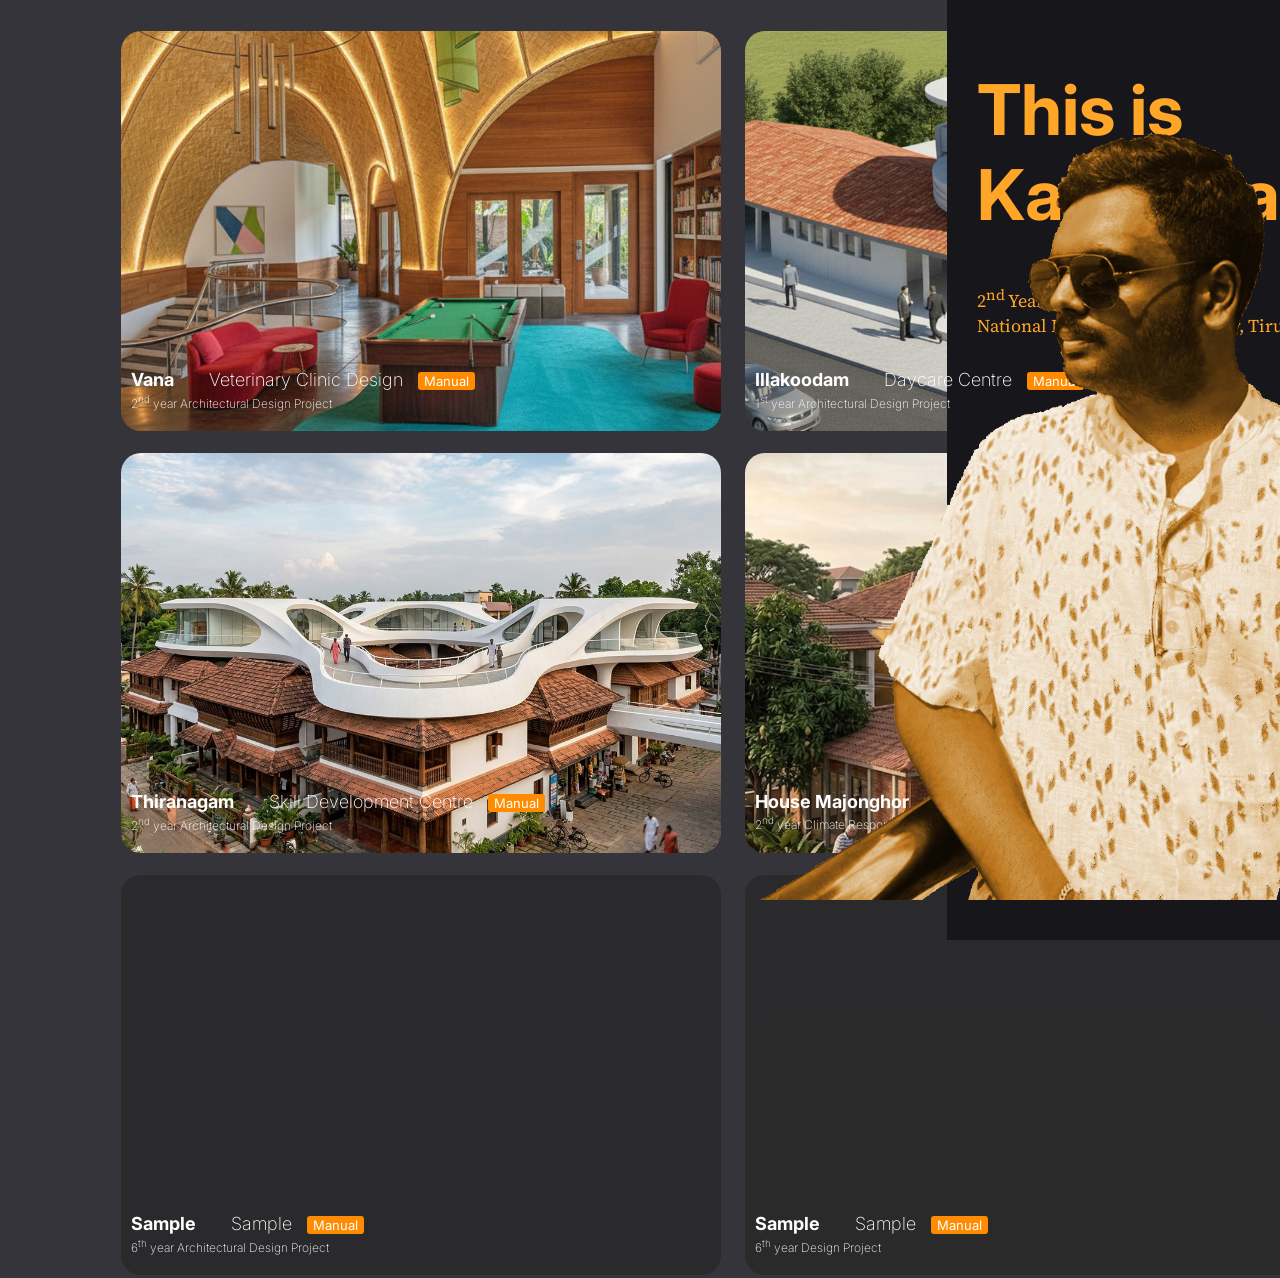
==== index.html @ 60d5720e "Rename about.html to index.html" ====
<!DOCTYPE html>
<html>
    <head>
        <title>Kavipriyan K</title>
        <link rel="stylesheet" href="styles.css">
    </head>
    <body>
        <!--div id="bottom-bar">
            <img src="Images/Kavipriyan Logo Transparent.png" 
            style="width: 200px; height: 200px; position: relative; bottom: 10px;">
            <span style="margin-left: 10px">
                <a href="about.html">About Me</a>
                <a href="about.html">Works</a>
                <a href="about.html">Let Me Know</a>
            </span>
        </div-->
        
        <div id="side-bar">
            <h1>This is Kavipriyan K</h1>
            2<sup>nd</sup> Year Architecture Student<br>
            National Institute of Technology, Tiruchirappalli
        </div>

        <div id="about-content">

        </div>

        <!--div id="works">
            <div class="display" id="aaruthal" style="display: block;">
                <h1 style="font-weight: 300; line-height: 8px;">Aaruthal</h1>
                Ministers' Residence
                <img src="Portfolio/Vana/1.jpeg" style="position: fixed; top: 180px; height: 800px;">
            </div>
        </div-->

        <!--div class="work-card" id="vana-clinic" 
            data-title = "Vana, Veterinary Clinic Design" 
            data-images = '["1.jpg", "2.jpg", "3.jpg"]'>

            <img src="thumb.jpg" alt="Vana Project">
            <h3>Vana Clinic</h3>
        </div-->

        <div id="gallery-overlay" class="overlay">
            <div class="overlay-header">
                <h2 id="project-title"></h2>
                <p id="project-cap"></p>
                <button id="close-gallery">&times;</button>
            </div>
            
            <button class="nav-btn prev-btn" id="prev-btn">&#10094;</button>
            <div class="image-container">
                <img id="gallery-img" src="" alt="Gallery Image" style="border-radius: 10px">
            </div>
            <button class="nav-btn next-btn" id="next-btn">&#10095;</button>
        </div>

        <div id="works-content">
            <table>
                <tr>
                    <td>
                        <div class="work-card" id="vana-clinic"
                            data-title = "Vana" 
                            data-sub = "Veterinary Clinic"
                            data-images = '["Vana", 3]'>    
                            <p>
                                <b>Vana</b> &nbsp; &nbsp; &nbsp; Veterinary Clinic Design &nbsp; <button>Manual</button><br>
                                <span class="caption">2<sup>nd</sup> year Architectural Design Project</span>
                            </p>
                        </div>
                    </td>
                    <td>
                        <div class="work-card" id="daycare"
                            data-title = "Illakoodam" 
                            data-sub = "Daycare Centre"
                            data-images = '["Daycare", 5]'>    
                            <p>
                                <b>Illakoodam</b> &nbsp; &nbsp; &nbsp; Daycare Centre &nbsp; <button>Manual</button><br>
                                <span class="caption">1<sup>st</sup> year Architectural Design Project</span>
                            </p>
                        </div>
                    </td>
                </tr>
                <tr>
                    <td>
                        <div class="work-card" id="thiranagam" onClick="Open('thiranagam')"
                            data-title = "Thiranagam" 
                            data-sub = "Skill Development Centre"
                            data-images = '["Thiranagam", 3]'> 
                            <p>
                                <b>Thiranagam</b> &nbsp; &nbsp; &nbsp; Skill Development Centre &nbsp; <button>Manual</button><br>
                                <span class="caption">2<sup>nd</sup> year Architectural Design Project</span>
                            </p>
                        </div>
                    </td>
                    <td>
                        <div class="work-card" id="majonghor"
                            data-title = "House Majonghor" 
                            data-sub = "Climate Responsive House"
                            data-images = '["Majonghor", 8]'>    
                            <p>
                                <b>House Majonghor</b> &nbsp; &nbsp; &nbsp; Climate Responsive House<br>
                                <span class="caption">2<sup>nd</sup> year Climate ResponsiveDesign Project</span>
                            </p>
                        </div>
                    </td>
                </tr>
                <tr>
                    <td>
                        <div class="work-card" id="s1"
                            data-title = "Vana" 
                            data-sub = "Veterinary Clinic"
                            data-images = '["Vana", 3]'>    
                            <p>
                                <b>Sample</b> &nbsp; &nbsp; &nbsp; Sample &nbsp; <button>Manual</button><br>
                                <span class="caption">6<sup>th</sup> year Architectural Design Project</span>
                            </p>
                        </div>
                    </td>
                    <td>
                        <div class="work-card" id="s1"
                            data-title = "Illakoodam" 
                            data-sub = "Daycare Centre"
                            data-images = '["Daycare", 5]'>    
                            <p>
                                <b>Sample</b> &nbsp; &nbsp; &nbsp; Sample &nbsp; <button>Manual</button><br>
                                <span class="caption">6<sup>th</sup> year Design Project</span>
                            </p>
                        </div>
                    </td>
                </tr>
            </table>
        </div>

        <div id="contacts-content">

        </div>

        <img src="Images/Kavipriyan Portfolio pic.png"
            style="height: 820px; position: fixed; right: -80px; bottom: 0px;">

        <script src="script.js"></script>
    </body>
</html>
---- styles.css ----
@import url('https://fonts.googleapis.com/css2?family=Inter:ital,opsz,wght@0,14..32,100..900;1,14..32,100..900&family=Source+Serif+4:ital,opsz,wght@0,8..60,200..900;1,8..60,200..900&display=swap');

body {
    background-color: #35343a;
    user-select: none;
}

#bottom-bar {
    background-image: linear-gradient(to bottom, rgba(255, 255, 255, 0) 5%, #bdbfce 30%);
    /*border: 1px solid black;*/

    position: fixed;
    margin: 0px -8px -8px -8px;
    bottom: 0px; 
    width: 100%;
}

#bottom-bar a {
    margin: 0px 30px 0px 30px;
    background: none;
    border: none;

    position: relative;
    top: -70px;

    font-family: "Inter", Arial;
    font-size: 18px;
    text-decoration: none;
    color: black;
    transition-duration: 0.5s;
}

#bottom-bar a:hover {
    cursor: pointer;
    letter-spacing: 5px;
}

#side-bar {
    background-color: #17161b;
    height: 100%; 
    width: 480px;

    position: fixed; 
    left: 74%; 
    top: 0px;

    margin: 0px;
    padding: 20px 30px;
    
    color: rgb(255, 166, 41);

    font-family: "Source Serif 4";
    font-size: 18px;
}

#side-bar h1 {
    font-family: "Inter";
    font-size: 70px;
    word-wrap: normal;
}

#works-content {
    width: 1000px; 
    height: 1000px;

    margin: 10px 100px;
}

#works-content button {
    border: none;
    background-color: rgba(255, 140, 0);
    border-radius: 3px;
    color: white;

    font-family: "Inter";
    font-weight: 400;
    font-size: 13px;

}

#works-content #vana-clinic {
    background-image: url("Images/Aaruthal\ Render.png");
    background-size: 150%;
    background-position: -150px -300px;
    height: 400px;
    width: 600px;
}

#works-content #daycare {
    background-image: url("Images/Daycare\ Render.png");
    background-size: 170%;
    background-position: -200px 0px;
    height: 400px;
    width: 600px;
}

#works-content #majonghor {
    background-image: url("Images/House Majonghor Render.png");
    background-size: 140%;
    background-position: -130px 0px;
    height: 400px;
    width: 600px;
}

#works-content #thiranagam {
    background-image: url("Images/Thiranagam Render.png");
    background-size: 140%;
    background-position: -130px 0px;
    height: 400px;
    width: 600px;
}

#works-content #s1 {
    background-color: rgba(39, 39, 39, 0.8);
    background-size: 140%;
    background-position: -130px 0px;
    height: 400px;
    width: 600px;
}

.work-card {
    font-family: "Inter";
    font-weight: 200;
    font-size: 18px;
    color: white;
    margin: 0px 10px;

    border-radius: 20px;
}

.work-card p {
    position: relative;
    top: 340px;
    left: 10px;
    line-height: 18px; 
}

.work-card b {
    font-weight: 700;
}

.work-card .caption {
    font-size: 12px;
}

.work-card:hover {
    box-shadow: 0px 0px 10px 10px rgba(255, 140, 0, 0.3);
    cursor: pointer;
    transition-duration: 0.3s;
}

#works {
    position: fixed;
    z-index: 10;

    width: 100%;
    height: 100%;
    margin: -10px -8px;
    padding: 30px 50px;

    background-color: rgba(0, 0, 0, 0.8);
    color: white;

    font-family: "Inter", Arial;
    font-weight: 200;
}

/* The Overlay Background */
.overlay {
    display: none; /* Hidden by default */
    position: fixed;
    top: 0;
    left: 0;
    width: 100%;
    height: 100%;
    background-color: rgba(0, 0, 0, 0.8); /* Translucent black */
    z-index: 1000;
    justify-content: center;
    align-items: center;
}

/* Header: Title and Close Button */
.overlay-header {
    position: absolute;
    top: 20px;
    width: 100%;
    padding: 0 40px;
    display: block;
    justify-content: space-between;
    align-items: center;
    color: white;
    box-sizing: border-box;
}

.overlay h2 {
    font-family: "Source Serif 4";
    font-weight: 400;
    font-size: 40px;
    margin: 0;
}

.overlay p {
    font-family: "Inter";
    font-weight: 200;
    font-size: 15px;
    margin: 0;
}

/* Image Styling */
.image-container img {
    max-width: 85vw;
    max-height: 80vh;
    box-shadow: 0 5px 15px rgba(0,0,0,0.5);
    transition: opacity 0.3s;
}

/* Navigation Buttons */
.nav-btn {
    position: absolute;
    top: 50%;
    transform: translateY(-50%);
    background: none;
    border: none;
    color: white;
    font-size: 3rem;
    cursor: pointer;
    padding: 20px;
    transition: opacity 0.3s;
}

.nav-btn:hover { opacity: 0.7; }
.prev-btn { left: 20px; }
.next-btn { right: 20px; }

#close-gallery {
    background: none;
    border: none;
    color: white;
    font-size: 50px;
    cursor: pointer;

    position: fixed; 
    right: 30px; 
    top: 20px;
}


.image-container.active {
    opacity: 1;
    visibility: visible;
}
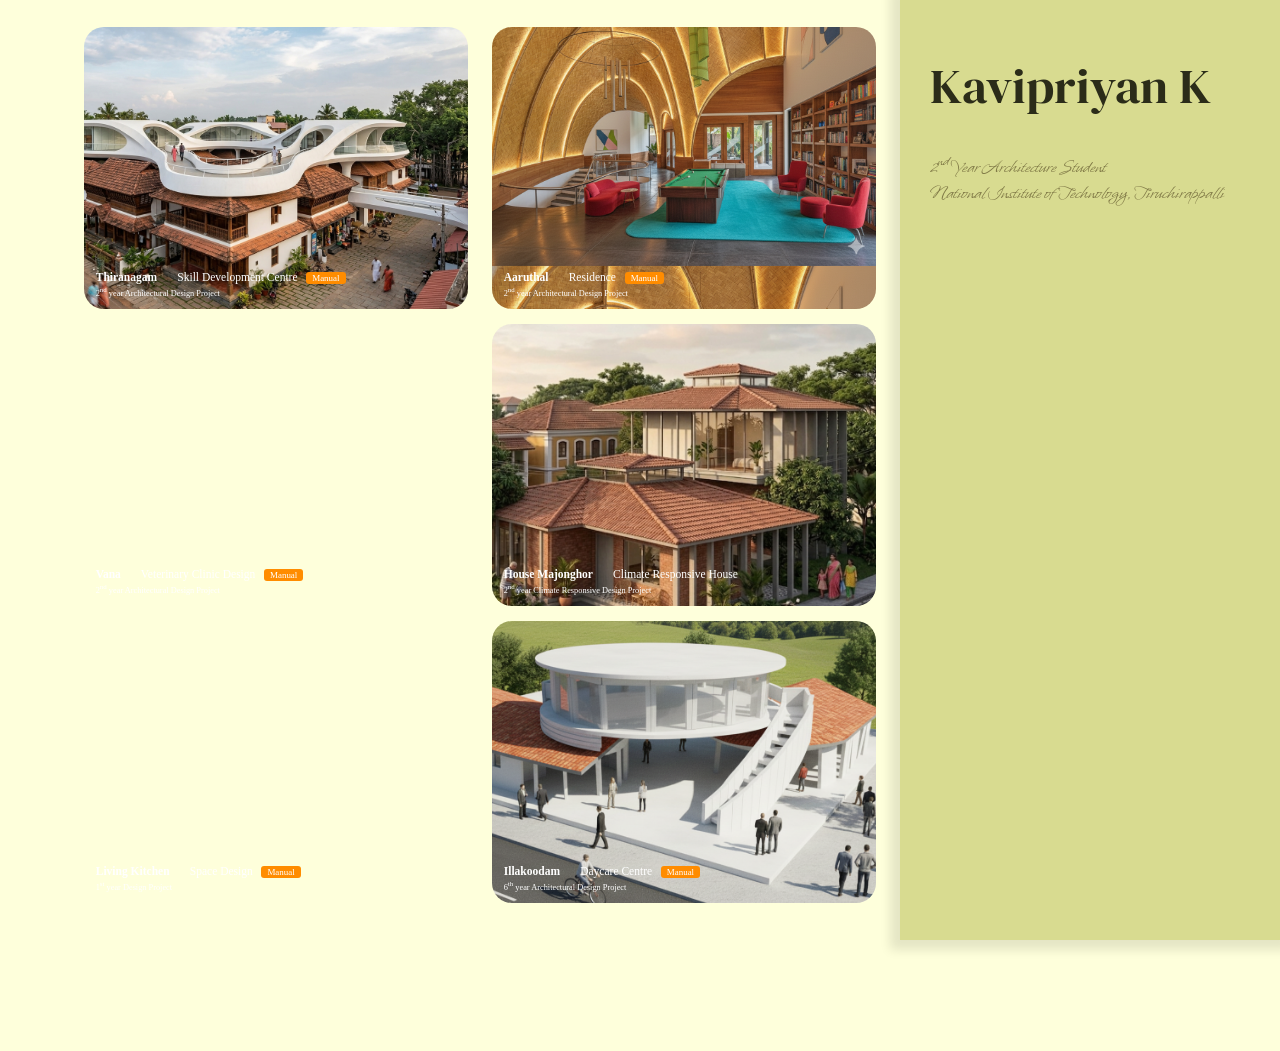
==== commit ffbe8046: "Add files via upload" ====
--- a/index.html
+++ b/index.html
@@ -3,7 +3,7 @@
     <head>
         <title>Kavipriyan K</title>
         <link rel="stylesheet" href="styles.css">
-    </head>
+        <link rel="stylesheet" href="https://fonts.googleapis.com/css2?family=Material+Symbols+Outlined:opsz,wght,FILL,GRAD@20..48,100..700,0..1,-50..200&icon_names=location_on" />
     <body>
         <!--div id="bottom-bar">
             <img src="Images/Kavipriyan Logo Transparent.png" 
@@ -16,7 +16,7 @@
         </div-->
         
         <div id="side-bar">
-            <h1>This is Kavipriyan K</h1>
+            <h1>Kavipriyan K</h1>
             2<sup>nd</sup> Year Architecture Student<br>
             National Institute of Technology, Tiruchirappalli
         </div>
@@ -25,26 +25,22 @@
 
         </div>
 
-        <!--div id="works">
-            <div class="display" id="aaruthal" style="display: block;">
-                <h1 style="font-weight: 300; line-height: 8px;">Aaruthal</h1>
-                Ministers' Residence
-                <img src="Portfolio/Vana/1.jpeg" style="position: fixed; top: 180px; height: 800px;">
-            </div>
-        </div-->
-
-        <!--div class="work-card" id="vana-clinic" 
-            data-title = "Vana, Veterinary Clinic Design" 
-            data-images = '["1.jpg", "2.jpg", "3.jpg"]'>
-
-            <img src="thumb.jpg" alt="Vana Project">
-            <h3>Vana Clinic</h3>
-        </div-->
+        <!--Global Loader (Beginning)-->
+        <div id="global-preloader">
+            <div class="loader"></div>
+            <div class="preloader"></div>
+        </div>
 
         <div id="gallery-overlay" class="overlay">
             <div class="overlay-header">
                 <h2 id="project-title"></h2>
                 <p id="project-cap"></p>
+                <p style="margin-top: 8px;">
+                    <span class="material-symbols-outlined">
+                        location_on
+                    </span>
+                    <span id="project-loc" style="position: relative; bottom: 7px;"></span>
+                </p>
                 <button id="close-gallery">&times;</button>
             </div>
             
@@ -59,13 +55,66 @@
             <table>
                 <tr>
                     <td>
-                        <div class="work-card" id="vana-clinic"
+                        <div class="work-card" id="thiranagam" onClick="Open('thiranagam')"
+                            data-title = "Thiranagam" 
+                            data-sub = "Skill Development Centre"
+                            data-loc = "Sundarapandiapuram, Tenkasi Dt."
+                            data-images = '["Thiranagam", 3]'> 
+                            <p>
+                                <b>Thiranagam</b> &nbsp; &nbsp; &nbsp; Skill Development Centre &nbsp; <button>Manual</button><br>
+                                <span class="caption">2<sup>nd</sup> year Architectural Design Project</span>
+                            </p>
+                        </div>
+                    </td>
+                    <td>
+                        <div class="work-card" id="aaruthal"
+                            data-title = "Aaruthal" 
+                            data-sub = "Minister's Residence"
+                            data-loc = "Woraiyur, Tiruchirappalli"
+                            data-images = '["Aaruthal", 7]'>    
+                            <p>
+                                <b>Aaruthal</b> &nbsp; &nbsp; &nbsp; Residence &nbsp; <button>Manual</button><br>
+                                <span class="caption">2<sup>nd</sup> year Architectural Design Project</span>
+                            </p>
+                        </div>
+                    </td>
+                </tr>
+                <tr>
+                    <td>
+                        <div class="work-card" id="vana"
                             data-title = "Vana" 
                             data-sub = "Veterinary Clinic"
-                            data-images = '["Vana", 3]'>    
+                            data-loc = "Guntur, Tiruchirappalli"
+                            data-images = '["Vana", 4]'>    
                             <p>
                                 <b>Vana</b> &nbsp; &nbsp; &nbsp; Veterinary Clinic Design &nbsp; <button>Manual</button><br>
                                 <span class="caption">2<sup>nd</sup> year Architectural Design Project</span>
+                            </p>
+                        </div>
+                    </td>
+                    <td>
+                        <div class="work-card" id="majonghor"
+                            data-title = "House Majonghor" 
+                            data-sub = "Climate Responsive House"
+                            data-loc = "Panaji, Goa"
+                            data-images = '["Majonghor", 8]'>    
+                            <p>
+                                <b>House Majonghor</b> &nbsp; &nbsp; &nbsp; Climate Responsive House<br>
+                                <span class="caption">2<sup>nd</sup> year Climate Responsive Design Project</span>
+                            </p>
+                        </div>
+                    </td>
+                </tr>
+                <tr>
+                    <td>
+                        <div class="work-card" id="living-kitchen"
+                            data-title = "Living Kitchen" 
+                            data-sub = "Space Design"
+                            data-loc = "DoA, NIT Tiruchirappalli"
+                            data-images = '["Living Kitchen", 4]'>
+                            <p>
+                                <b>Living Kitchen</b> &nbsp; &nbsp; &nbsp; Space Design &nbsp; <button>Manual</button><br>
+                                <span class="caption">1<sup>st</sup> year Design Project</span>
                             </p>
                         </div>
                     </td>
@@ -76,55 +125,7 @@
                             data-images = '["Daycare", 5]'>    
                             <p>
                                 <b>Illakoodam</b> &nbsp; &nbsp; &nbsp; Daycare Centre &nbsp; <button>Manual</button><br>
-                                <span class="caption">1<sup>st</sup> year Architectural Design Project</span>
-                            </p>
-                        </div>
-                    </td>
-                </tr>
-                <tr>
-                    <td>
-                        <div class="work-card" id="thiranagam" onClick="Open('thiranagam')"
-                            data-title = "Thiranagam" 
-                            data-sub = "Skill Development Centre"
-                            data-images = '["Thiranagam", 3]'> 
-                            <p>
-                                <b>Thiranagam</b> &nbsp; &nbsp; &nbsp; Skill Development Centre &nbsp; <button>Manual</button><br>
-                                <span class="caption">2<sup>nd</sup> year Architectural Design Project</span>
-                            </p>
-                        </div>
-                    </td>
-                    <td>
-                        <div class="work-card" id="majonghor"
-                            data-title = "House Majonghor" 
-                            data-sub = "Climate Responsive House"
-                            data-images = '["Majonghor", 8]'>    
-                            <p>
-                                <b>House Majonghor</b> &nbsp; &nbsp; &nbsp; Climate Responsive House<br>
-                                <span class="caption">2<sup>nd</sup> year Climate ResponsiveDesign Project</span>
-                            </p>
-                        </div>
-                    </td>
-                </tr>
-                <tr>
-                    <td>
-                        <div class="work-card" id="s1"
-                            data-title = "Vana" 
-                            data-sub = "Veterinary Clinic"
-                            data-images = '["Vana", 3]'>    
-                            <p>
-                                <b>Sample</b> &nbsp; &nbsp; &nbsp; Sample &nbsp; <button>Manual</button><br>
                                 <span class="caption">6<sup>th</sup> year Architectural Design Project</span>
-                            </p>
-                        </div>
-                    </td>
-                    <td>
-                        <div class="work-card" id="s1"
-                            data-title = "Illakoodam" 
-                            data-sub = "Daycare Centre"
-                            data-images = '["Daycare", 5]'>    
-                            <p>
-                                <b>Sample</b> &nbsp; &nbsp; &nbsp; Sample &nbsp; <button>Manual</button><br>
-                                <span class="caption">6<sup>th</sup> year Design Project</span>
                             </p>
                         </div>
                     </td>
@@ -136,9 +137,15 @@
 
         </div>
 
-        <img src="Images/Kavipriyan Portfolio pic.png"
-            style="height: 820px; position: fixed; right: -80px; bottom: 0px;">
+        <!--img src="Images/Kavipriyan Portfolio pic.png"
+            style="height: 70%; position: fixed; right: -4%; bottom: 0px;"-->
+
+        <!--Spinning Loader Container-->
+        <div class="image-container">
+            <div id="image-loader" class="loader"></div>
+            <img id="gallery-img" src="" alt="Gallery Image">
+        </div>
 
         <script src="script.js"></script>
     </body>
-</html>
+</html>
--- a/styles.css
+++ b/styles.css
@@ -1,8 +1,16 @@
-@import url('https://fonts.googleapis.com/css2?family=Inter:ital,opsz,wght@0,14..32,100..900;1,14..32,100..900&family=Source+Serif+4:ital,opsz,wght@0,8..60,200..900;1,8..60,200..900&display=swap');
+@import url('https://fonts.googleapis.com/css2?family=DM+Serif+Display:ital@0;1&family=Whisper&display=swap');
 
 body {
-    background-color: #35343a;
+    background-color: #feffdb;
     user-select: none;
+}
+
+.material-symbols-outlined {
+  font-variation-settings:
+  'FILL' 1,
+  'wght' 400,
+  'GRAD' 0,
+  'opsz' 48
 }
 
 #bottom-bar {
@@ -36,34 +44,49 @@
 }
 
 #side-bar {
-    background-color: #17161b;
+    background-color: #d8db90;
     height: 100%; 
-    width: 480px;
+    width: 25%;
 
     position: fixed; 
-    left: 74%; 
+    right: 0%; 
     top: 0px;
 
     margin: 0px;
     padding: 20px 30px;
     
-    color: rgb(255, 166, 41);
-
-    font-family: "Source Serif 4";
-    font-size: 18px;
+    color: #7e7745;
+
+    font-family: "Whisper", cursive;
+    font-size: 1.5vw;
+    font-weight: 200;
+
+    box-shadow: 0px 0px 10px 10px rgba(0, 0, 0, 0.1);
 }
 
 #side-bar h1 {
-    font-family: "Inter";
-    font-size: 70px;
+    font-family: "DM Serif Display", serif;
+    font-size: 3.8vw;
     word-wrap: normal;
+    color: #2b2c19;
+    font-weight: 100;
 }
 
 #works-content {
     width: 1000px; 
     height: 1000px;
 
-    margin: 10px 100px;
+    font-family: "Whisper";
+    font-size: 1.8vw;
+    color: #7e7745;
+    font-weight: 200;
+
+    margin: 1% 5%;
+}
+
+#works-content h5 {
+    padding: 0px -10px; 
+    font-weight: 200;
 }
 
 #works-content button {
@@ -74,65 +97,71 @@
 
     font-family: "Inter";
     font-weight: 400;
-    font-size: 13px;
-
-}
-
-#works-content #vana-clinic {
+    font-size: 0.7vw;
+
+}
+
+#works-content #vana {
+    background-image: url("Images/Vana\ Render.png");
+    background-size: 180%;
+    background-position: -100px 0px;
+}
+
+#works-content #aaruthal {
     background-image: url("Images/Aaruthal\ Render.png");
-    background-size: 150%;
-    background-position: -150px -300px;
-    height: 400px;
-    width: 600px;
+    background-size: 100%;
+    background-position: 0px -100px;
 }
 
 #works-content #daycare {
     background-image: url("Images/Daycare\ Render.png");
     background-size: 170%;
     background-position: -200px 0px;
-    height: 400px;
-    width: 600px;
 }
 
 #works-content #majonghor {
     background-image: url("Images/House Majonghor Render.png");
     background-size: 140%;
     background-position: -130px 0px;
-    height: 400px;
-    width: 600px;
 }
 
 #works-content #thiranagam {
     background-image: url("Images/Thiranagam Render.png");
     background-size: 140%;
     background-position: -130px 0px;
-    height: 400px;
-    width: 600px;
-}
+}
+
+#works-content #living-kitchen {
+    background-image: url("Images/Kitchen Render.png");
+    background-size: 125%;
+    background-position: -100px -10px;
+}
+
 
 #works-content #s1 {
     background-color: rgba(39, 39, 39, 0.8);
     background-size: 140%;
     background-position: -130px 0px;
-    height: 400px;
-    width: 600px;
 }
 
 .work-card {
     font-family: "Inter";
     font-weight: 200;
-    font-size: 18px;
+    font-size: 0.9vw;
     color: white;
     margin: 0px 10px;
 
     border-radius: 20px;
+
+    height: 22vw;
+    width: 30vw;
 }
 
 .work-card p {
     position: relative;
-    top: 340px;
-    left: 10px;
-    line-height: 18px; 
+    top: 87%;
+    left: 3%;
+    line-height: 100%; 
 }
 
 .work-card b {
@@ -140,11 +169,11 @@
 }
 
 .work-card .caption {
-    font-size: 12px;
+    font-size: 0.65vw;
 }
 
 .work-card:hover {
-    box-shadow: 0px 0px 10px 10px rgba(255, 140, 0, 0.3);
+    box-shadow: 0px 0px 10px 10px rgba(0, 0, 0, 0.2);
     cursor: pointer;
     transition-duration: 0.3s;
 }
@@ -159,7 +188,7 @@
     padding: 30px 50px;
 
     background-color: rgba(0, 0, 0, 0.8);
-    color: white;
+    color: black;
 
     font-family: "Inter", Arial;
     font-weight: 200;
@@ -193,16 +222,16 @@
 }
 
 .overlay h2 {
-    font-family: "Source Serif 4";
-    font-weight: 400;
-    font-size: 40px;
+    font-family: "DM Serif Display";
+    font-weight: 100;
+    font-size: 2.5vw;
     margin: 0;
 }
 
 .overlay p {
     font-family: "Inter";
     font-weight: 200;
-    font-size: 15px;
+    font-size: 0.8vw;
     margin: 0;
 }
 
@@ -222,7 +251,7 @@
     background: none;
     border: none;
     color: white;
-    font-size: 3rem;
+    font-size: 2vw;
     cursor: pointer;
     padding: 20px;
     transition: opacity 0.3s;
@@ -248,4 +277,92 @@
 .image-container.active {
     opacity: 1;
     visibility: visible;
+}
+
+/* LOADER */
+
+.loader {
+    border: 5px solid rgba(255, 255, 255, 0.3);
+    border-radius: 50%;
+    border-top: 5px solid #fff;
+    width: 8ch;
+    height: 80px;
+    animation: spin 1s linear infinite;
+    display: none; /* Hidden by default */
+    position: fixed;
+    bottom: 45%; 
+    left: 45%;
+    z-index: 999;
+}
+
+@keyframes spin {
+    0% { transform: rotate(0deg); }
+    100% { transform: rotate(360deg); }
+}
+
+/* Smoothly fade the image in once loaded */
+#gallery-img {
+    transition: opacity 0.3s ease;
+    opacity: 0;
+}
+
+#gallery-img.loaded {
+    opacity: 1;
+}
+
+/* GLOBAL LOADER */
+
+#global-preloader {
+    position: fixed;
+    top: 0;
+    left: 0;
+    width: 100%;
+    height: 100%;
+    background-color: #1a1a1a; /* Match your site's theme */
+    display: flex;
+    flex-direction: column;
+    justify-content: center;
+    align-items: center;
+    z-index: 9999;
+    transition: opacity 0.5s ease, visibility 0.5s ease;
+}
+
+#global-preloader .preloader {
+    border: 5px solid rgba(255, 255, 255, 0.3);
+    border-radius: 50%;
+    border-top: 5px solid #fff;
+    width: 80px;
+    height: 80px;
+    animation: spin 1s linear infinite;
+    display: fixed; /* Hidden by default */
+    position: fixed;
+    bottom: 45%; 
+    left: 45%;
+    z-index: 999;
+}
+
+#global-preloader p {
+    font-family: "Source Serif 4";
+    font-size: 20px;
+    color: white;
+    position: fixed;
+    top: 39%;
+    left: 44.5%;
+    text-align: center;
+}
+
+#global-preloader.fade-out {
+    opacity: 0;
+    visibility: hidden;
+}
+
+/* You can reuse your existing .loader animation here */
+#global-preloader .loader {
+    border: 4px solid rgba(255, 255, 255, 0.1);
+    border-top: 4px solid #ffffff;
+    border-radius: 50%;
+    width: 50px;
+    height: 50px;
+    animation: spin 1s linear infinite;
+    margin-bottom: 15px;
 }
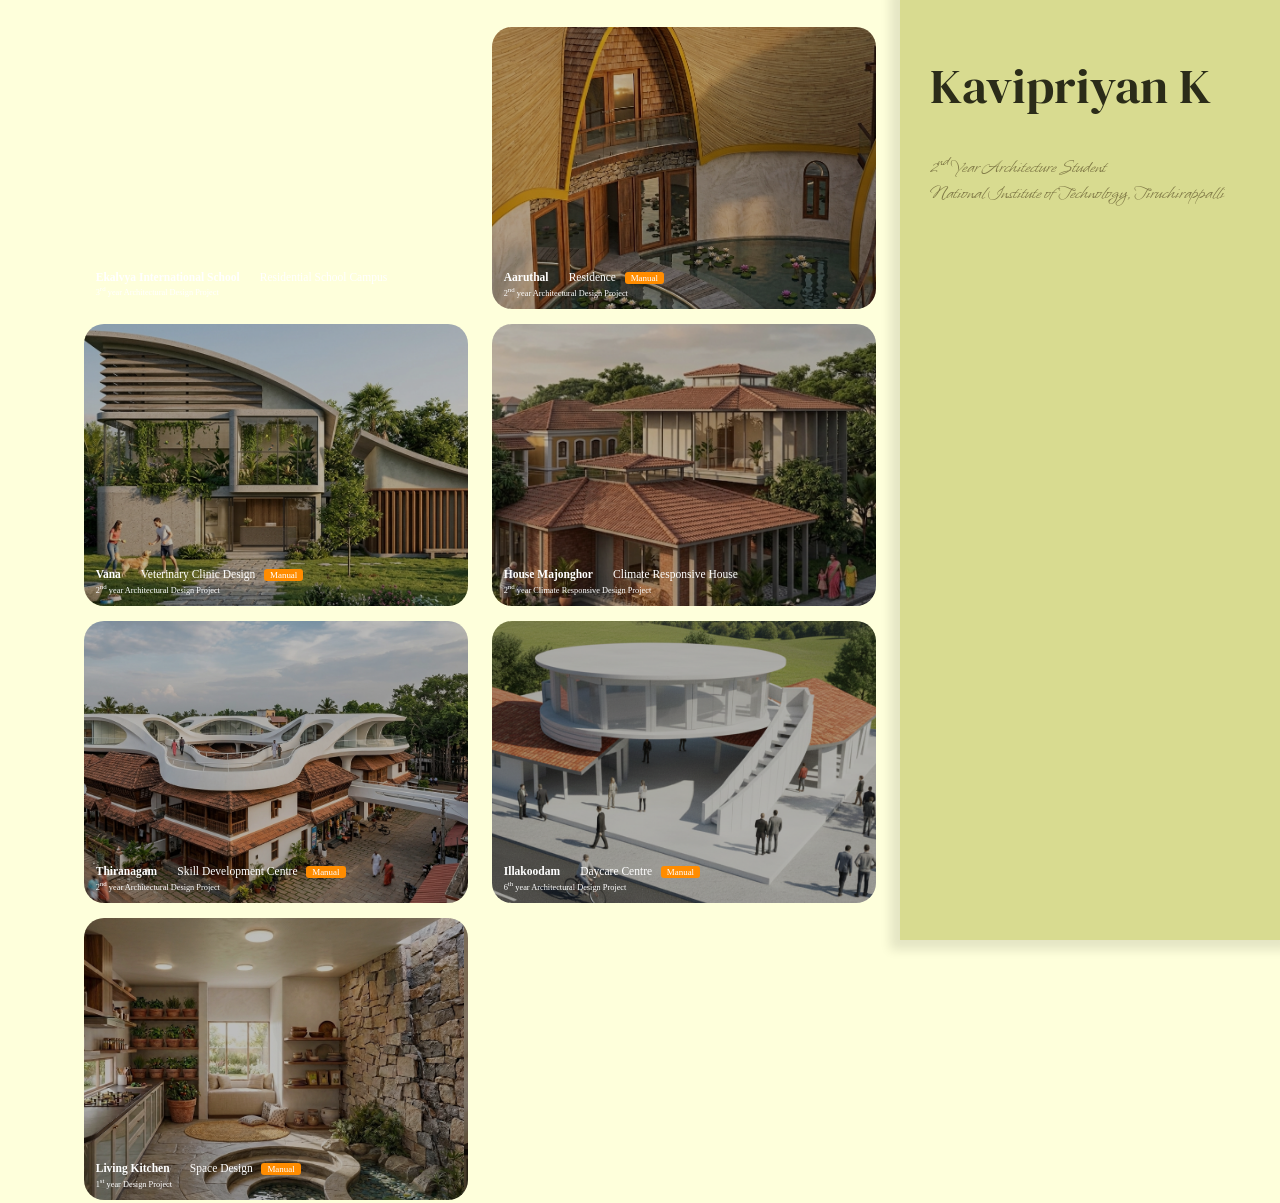
==== commit 295cc540: "Updated for Ekalvya Added a new project" ====
--- a/index.html
+++ b/index.html
@@ -55,14 +55,14 @@
             <table>
                 <tr>
                     <td>
-                        <div class="work-card" id="thiranagam" onClick="Open('thiranagam')"
-                            data-title = "Thiranagam" 
-                            data-sub = "Skill Development Centre"
-                            data-loc = "Sundarapandiapuram, Tenkasi Dt."
-                            data-images = '["Thiranagam", 3]'> 
+                        <div class="work-card" id="ekalvya"
+                            data-title = "Ekalvya International School" 
+                            data-sub = "Residential School Campus"
+                            data-loc = "Pali, Madhya Pradesh"
+                            data-images = '["Ekalvya", 16]'> 
                             <p>
-                                <b>Thiranagam</b> &nbsp; &nbsp; &nbsp; Skill Development Centre &nbsp; <button>Manual</button><br>
-                                <span class="caption">2<sup>nd</sup> year Architectural Design Project</span>
+                                <b>Ekalvya International School</b> &nbsp; &nbsp; &nbsp; Residential School Campus<br>
+                                <span class="caption">3<sup>rd</sup> year Architectural Design Project</span>
                             </p>
                         </div>
                     </td>
@@ -107,14 +107,14 @@
                 </tr>
                 <tr>
                     <td>
-                        <div class="work-card" id="living-kitchen"
-                            data-title = "Living Kitchen" 
-                            data-sub = "Space Design"
-                            data-loc = "DoA, NIT Tiruchirappalli"
-                            data-images = '["Living Kitchen", 4]'>
+                        <div class="work-card" id="thiranagam" onClick="Open('thiranagam')"
+                            data-title = "Thiranagam" 
+                            data-sub = "Skill Development Centre"
+                            data-loc = "Sundarapandiapuram, Tenkasi Dt."
+                            data-images = '["Thiranagam", 3]'> 
                             <p>
-                                <b>Living Kitchen</b> &nbsp; &nbsp; &nbsp; Space Design &nbsp; <button>Manual</button><br>
-                                <span class="caption">1<sup>st</sup> year Design Project</span>
+                                <b>Thiranagam</b> &nbsp; &nbsp; &nbsp; Skill Development Centre &nbsp; <button>Manual</button><br>
+                                <span class="caption">2<sup>nd</sup> year Architectural Design Project</span>
                             </p>
                         </div>
                     </td>
@@ -126,6 +126,20 @@
                             <p>
                                 <b>Illakoodam</b> &nbsp; &nbsp; &nbsp; Daycare Centre &nbsp; <button>Manual</button><br>
                                 <span class="caption">6<sup>th</sup> year Architectural Design Project</span>
+                            </p>
+                        </div>
+                    </td>
+                </tr>
+                <tr>
+                    <td>
+                        <div class="work-card" id="living-kitchen"
+                            data-title = "Living Kitchen" 
+                            data-sub = "Space Design"
+                            data-loc = "DoA, NIT Tiruchirappalli"
+                            data-images = '["Living Kitchen", 4]'>
+                            <p>
+                                <b>Living Kitchen</b> &nbsp; &nbsp; &nbsp; Space Design &nbsp; <button>Manual</button><br>
+                                <span class="caption">1<sup>st</sup> year Design Project</span>
                             </p>
                         </div>
                     </td>
--- a/styles.css
+++ b/styles.css
@@ -137,6 +137,11 @@
     background-position: -100px -10px;
 }
 
+#works-content #ekalvya {
+    background-image: url("Images/Ekalvya Render.png");
+    background-size: 125%;
+    background-position: -100px -10px;
+}
 
 #works-content #s1 {
     background-color: rgba(39, 39, 39, 0.8);
@@ -285,7 +290,7 @@
     border: 5px solid rgba(255, 255, 255, 0.3);
     border-radius: 50%;
     border-top: 5px solid #fff;
-    width: 8ch;
+    width: 80px;
     height: 80px;
     animation: spin 1s linear infinite;
     display: none; /* Hidden by default */
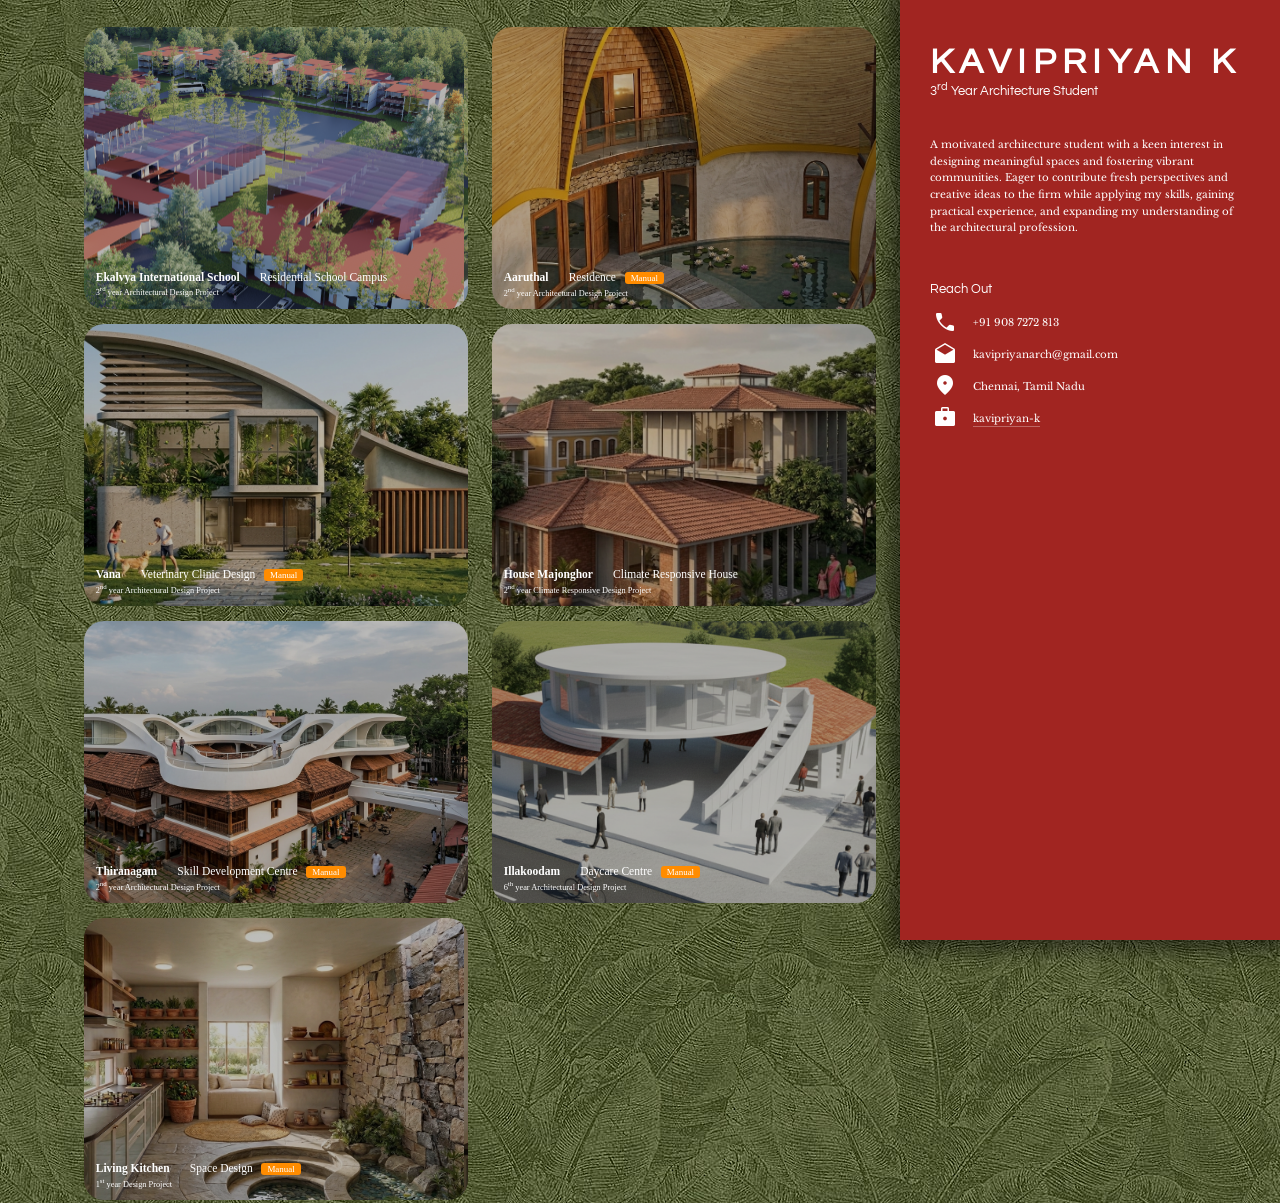
==== commit 402d7af4: "Style updates and more content" ====
--- a/index.html
+++ b/index.html
@@ -3,7 +3,7 @@
     <head>
         <title>Kavipriyan K</title>
         <link rel="stylesheet" href="styles.css">
-        <link rel="stylesheet" href="https://fonts.googleapis.com/css2?family=Material+Symbols+Outlined:opsz,wght,FILL,GRAD@20..48,100..700,0..1,-50..200&icon_names=location_on" />
+        <link rel="stylesheet" href="https://fonts.googleapis.com/css2?family=Material+Symbols+Outlined:opsz,wght,FILL,GRAD@20..48,100..700,0..1,-50..200" />
     <body>
         <!--div id="bottom-bar">
             <img src="Images/Kavipriyan Logo Transparent.png" 
@@ -16,9 +16,50 @@
         </div-->
         
         <div id="side-bar">
-            <h1>Kavipriyan K</h1>
-            2<sup>nd</sup> Year Architecture Student<br>
-            National Institute of Technology, Tiruchirappalli
+            <h1><b>KAVIPRIYAN K</b></h1>
+            <h2>3<sup>rd</sup> Year Architecture Student<br></h2>
+
+            <br>
+            <p>A motivated architecture student with a keen interest in designing meaningful spaces and fostering vibrant communities. Eager to contribute fresh perspectives and creative ideas to the firm while applying my skills, gaining practical experience, and expanding my understanding of the architectural profession.</p>
+
+            <br><br>
+            <h2>Reach Out</h2>
+            <p>
+                <table style="color: white">
+                    <tr>
+                        <td>
+                            <span class="material-symbols-outlined">
+                                call
+                            </span>
+                        </td>
+                        <td>+91 908 7272 813</td>
+                    </tr>
+                    <tr>
+                        <td>
+                            <span class="material-symbols-outlined">
+                                drafts
+                            </span>
+                        </td>
+                        <td>kavipriyanarch@gmail.com</td>
+                    </tr>
+                    <tr>
+                        <td>
+                            <span class="material-symbols-outlined">
+                                location_on
+                            </span> &nbsp; &nbsp;
+                        </td>
+                        <td>Chennai, Tamil Nadu</td>
+                    </tr>
+                    <tr>
+                        <td>
+                            <span class="material-symbols-outlined">
+                                enterprise
+                            </span> &nbsp; &nbsp;
+                        </td>
+                        <td><a href="https://www.linkedin.com/in/kavipriyan-k/">kavipriyan-k</a></td>
+                    </tr>
+                </table>
+            </p>
         </div>
 
         <div id="about-content">
--- a/styles.css
+++ b/styles.css
@@ -1,7 +1,7 @@
-@import url('https://fonts.googleapis.com/css2?family=DM+Serif+Display:ital@0;1&family=Whisper&display=swap');
+@import url('https://fonts.googleapis.com/css2?family=Libre+Baskerville:ital,wght@0,400..700;1,400..700&family=Questrial&display=swap');
 
 body {
-    background-color: #feffdb;
+    background-image: url("Images/Background Green.jpg");
     user-select: none;
 }
 
@@ -44,7 +44,7 @@
 }
 
 #side-bar {
-    background-color: #d8db90;
+    background-color: #a12521;
     height: 100%; 
     width: 25%;
 
@@ -54,22 +54,59 @@
 
     margin: 0px;
     padding: 20px 30px;
-    
-    color: #7e7745;
-
-    font-family: "Whisper", cursive;
-    font-size: 1.5vw;
-    font-weight: 200;
-
-    box-shadow: 0px 0px 10px 10px rgba(0, 0, 0, 0.1);
+
+    box-shadow: 0px 0px 20px 10px rgba(0, 0, 0, 0.5);
+}
+
+#side-bar p {
+    color: white;
+
+    font-family: "Libre Baskerville", cursive;
+    font-size: 0.8vw;
+    font-weight: 100;
+    line-height: 1.3vw;
+}
+
+#side-bar table {
+    color: white;
+
+    font-family: "Libre Baskerville", cursive;
+    font-size: 0.8vw;
+    font-weight: 100;
+    line-height: 1vw;
+}
+
+#side-bar a {
+    color: white;
+    text-underline-offset: 0.3vw;
+    text-decoration: underline rgba(255, 255, 255, 0.3);
+}
+
+#side-bar a:hover {
+    text-decoration: underline rgba(255, 255, 255, 1);
+    transition-duration: 0.2s;
 }
 
 #side-bar h1 {
-    font-family: "DM Serif Display", serif;
-    font-size: 3.8vw;
+    font-family: "Questrial", serif;
+    font-size: 2.8vw;
     word-wrap: normal;
-    color: #2b2c19;
-    font-weight: 100;
+    color: white;
+    font-weight: 500;
+    letter-spacing: 0.5vw;
+    padding-bottom: 0px;
+    margin-bottom: 0px;
+    line-height: auto;
+}
+
+#side-bar h2 {
+    font-family: "Questrial", serif;
+    font-size: 1vw;
+    word-wrap: normal;
+    color: white;
+    font-weight: 300;
+    margin-top: 0px;
+    line-height: auto;
 }
 
 #works-content {
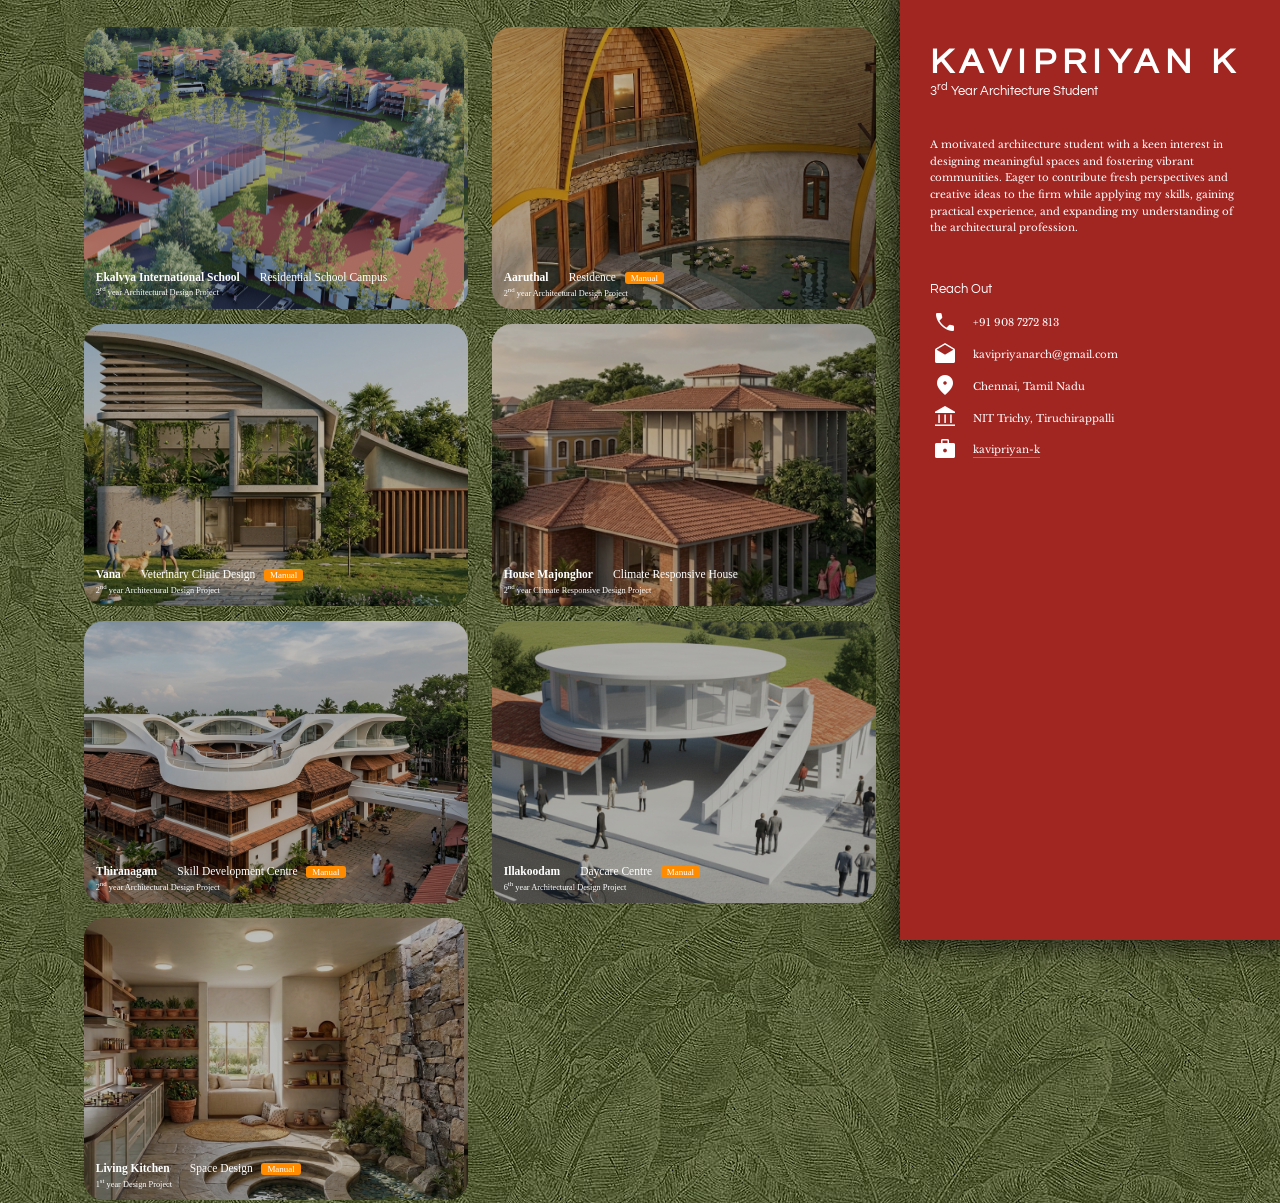
==== commit 0e96b479: "Minor design changes" ====
--- a/index.html
+++ b/index.html
@@ -53,10 +53,18 @@
                     <tr>
                         <td>
                             <span class="material-symbols-outlined">
+                                account_balance
+                            </span> &nbsp; &nbsp;
+                        </td>
+                        <td>NIT Trichy, Tiruchirappalli</td>
+                    </tr>
+                    <tr>
+                        <td>
+                            <span class="material-symbols-outlined">
                                 enterprise
                             </span> &nbsp; &nbsp;
                         </td>
-                        <td><a href="https://www.linkedin.com/in/kavipriyan-k/">kavipriyan-k</a></td>
+                        <td><a href="https://www.linkedin.com/in/kavipriyan-k/" target="_blank">kavipriyan-k</a></td>
                     </tr>
                 </table>
             </p>
@@ -163,6 +171,7 @@
                         <div class="work-card" id="daycare"
                             data-title = "Illakoodam" 
                             data-sub = "Daycare Centre"
+                            data-loc = "Professors' Quarters, NIT Tiruchirappalli"
                             data-images = '["Daycare", 5]'>    
                             <p>
                                 <b>Illakoodam</b> &nbsp; &nbsp; &nbsp; Daycare Centre &nbsp; <button>Manual</button><br>
--- a/styles.css
+++ b/styles.css
@@ -84,7 +84,7 @@
 
 #side-bar a:hover {
     text-decoration: underline rgba(255, 255, 255, 1);
-    transition-duration: 0.2s;
+    transition-duration: 0.4s;
 }
 
 #side-bar h1 {
@@ -215,7 +215,7 @@
 }
 
 .work-card:hover {
-    box-shadow: 0px 0px 10px 10px rgba(0, 0, 0, 0.2);
+    box-shadow: 0px 0px 10px 10px rgba(255, 255, 255, 0.2);
     cursor: pointer;
     transition-duration: 0.3s;
 }
@@ -264,9 +264,9 @@
 }
 
 .overlay h2 {
-    font-family: "DM Serif Display";
+    font-family: "Libre Baskerville", serif;
     font-weight: 100;
-    font-size: 2.5vw;
+    font-size: 2vw;
     margin: 0;
 }
 
